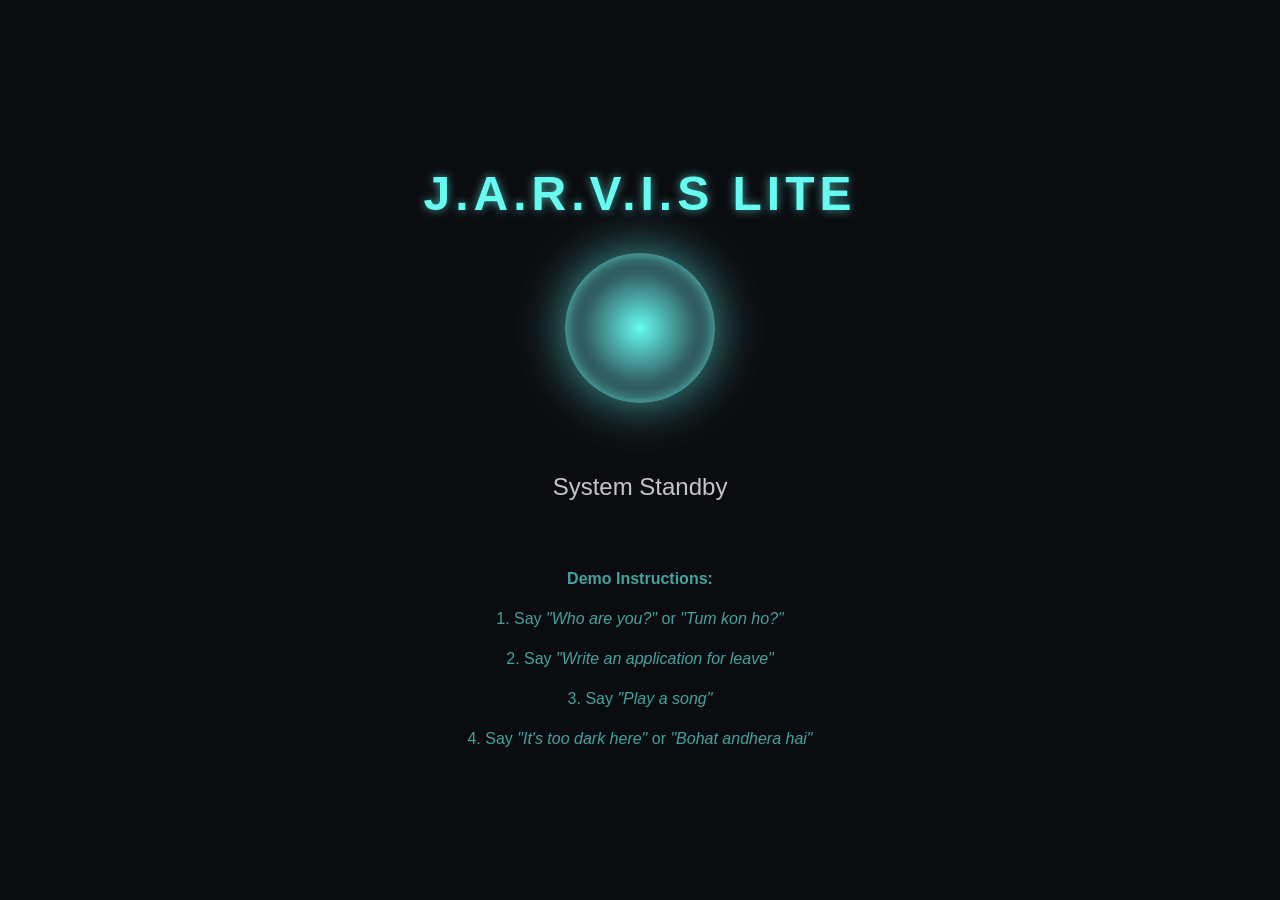
==== Frontend/index.html @ ceafca5b "Initial commit for JARVIS Lite University Project" ====
<!DOCTYPE html>
<html lang="en">
<head>
    <meta charset="UTF-8">
    <meta name="viewport" content="width=device-width, initial-scale=1.0">
    <title>JARVIS Lite - University Project</title>
    <style>
        body {
            background-color: #0b0c10;
            color: #66fcf1;
            font-family: 'Segoe UI', Tahoma, Geneva, Verdana, sans-serif;
            display: flex;
            flex-direction: column;
            align-items: center;
            justify-content: center;
            height: 100vh;
            margin: 0;
            overflow: hidden;
        }
        h1 {
            font-size: 3rem;
            letter-spacing: 5px;
            text-transform: uppercase;
            text-shadow: 0 0 10px #45a29e;
        }
        .orb {
            width: 150px;
            height: 150px;
            border-radius: 50%;
            background: radial-gradient(circle, #66fcf1 0%, #1f2833 70%, #0b0c10 100%);
            box-shadow: 0 0 50px #45a29e, inset 0 0 20px #66fcf1;
            animation: pulse 2s infinite alternate;
            margin-bottom: 50px;
            cursor: pointer;
        }
        @keyframes pulse {
            0% { transform: scale(0.95); box-shadow: 0 0 40px #45a29e; }
            100% { transform: scale(1.05); box-shadow: 0 0 80px #66fcf1; }
        }
        #status {
            font-size: 1.5rem;
            color: #c5c6c7;
            margin-top: 20px;
        }
        .instructions {
            margin-top: 50px;
            color: #45a29e;
            text-align: center;
            max-width: 600px;
            line-height: 1.5;
        }
    </style>
</head>
<body>

    <h1>J.A.R.V.I.S LITE</h1>
    <div class="orb" id="mic-btn"></div>
    <div id="status">System Standby</div>

    <div class="instructions">
        <p><strong>Demo Instructions:</strong></p>
        <p>1. Say <em>"Who are you?"</em> or <em>"Tum kon ho?"</em></p>
        <p>2. Say <em>"Write an application for leave"</em></p>
        <p>3. Say <em>"Play a song"</em></p>
        <p>4. Say <em>"It's too dark here"</em> or <em>"Bohat andhera hai"</em></p>
    </div>

    <script>
        // Simple UI interaction (Backend logic is in core.py via terminal for the demo)
        const statusEl = document.getElementById('status');
        const orb = document.getElementById('mic-btn');
        
        orb.addEventListener('click', () => {
            statusEl.innerText = "Listening to voice (Check Terminal)...";
        });
    </script>
</body>
</html>
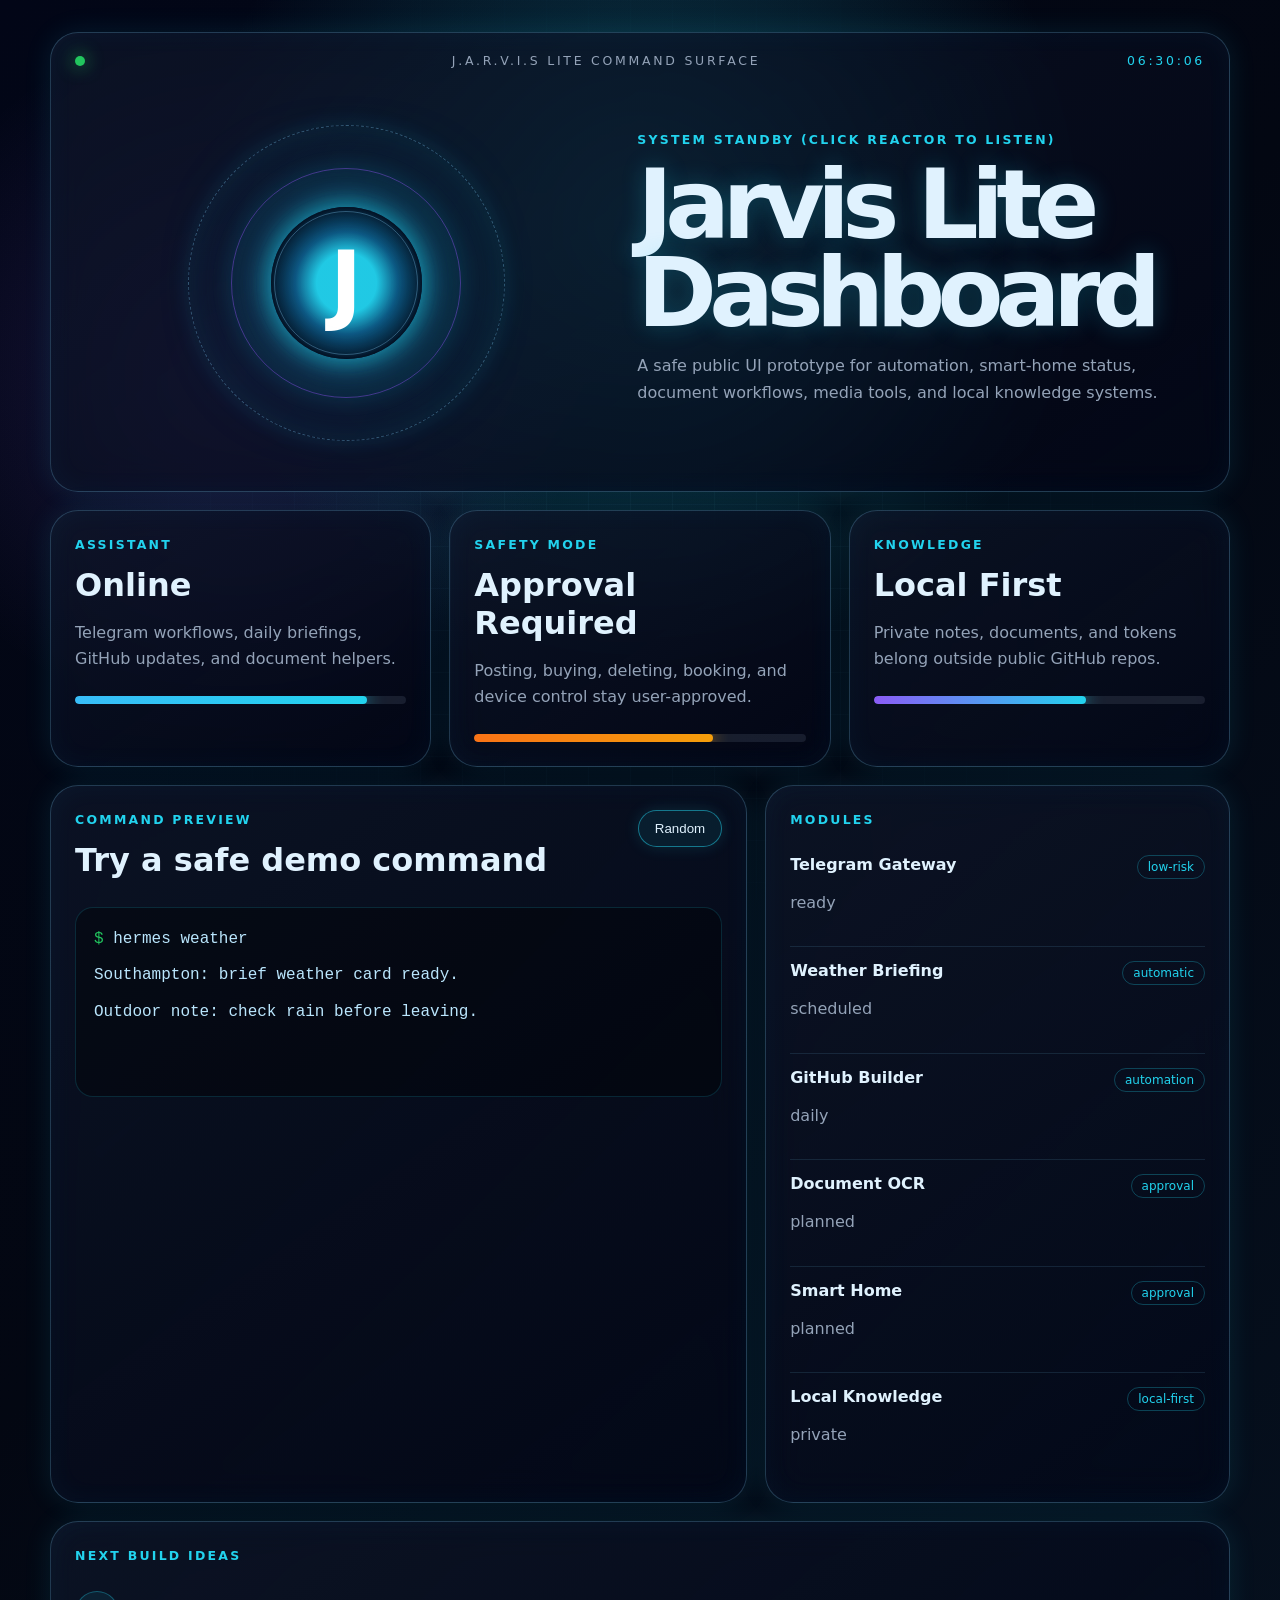
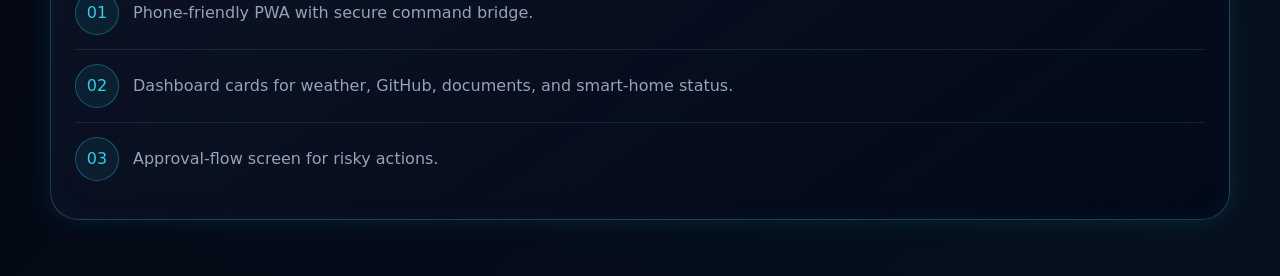
==== commit 27909c56: "Upgraded to a sick Iron Man style HUD" ====
--- a/Frontend/index.html
+++ b/Frontend/index.html
@@ -1,78 +1,103 @@
-<!DOCTYPE html>
+<!doctype html>
 <html lang="en">
 <head>
-    <meta charset="UTF-8">
-    <meta name="viewport" content="width=device-width, initial-scale=1.0">
-    <title>JARVIS Lite - University Project</title>
-    <style>
-        body {
-            background-color: #0b0c10;
-            color: #66fcf1;
-            font-family: 'Segoe UI', Tahoma, Geneva, Verdana, sans-serif;
-            display: flex;
-            flex-direction: column;
-            align-items: center;
-            justify-content: center;
-            height: 100vh;
-            margin: 0;
-            overflow: hidden;
-        }
-        h1 {
-            font-size: 3rem;
-            letter-spacing: 5px;
-            text-transform: uppercase;
-            text-shadow: 0 0 10px #45a29e;
-        }
-        .orb {
-            width: 150px;
-            height: 150px;
-            border-radius: 50%;
-            background: radial-gradient(circle, #66fcf1 0%, #1f2833 70%, #0b0c10 100%);
-            box-shadow: 0 0 50px #45a29e, inset 0 0 20px #66fcf1;
-            animation: pulse 2s infinite alternate;
-            margin-bottom: 50px;
-            cursor: pointer;
-        }
-        @keyframes pulse {
-            0% { transform: scale(0.95); box-shadow: 0 0 40px #45a29e; }
-            100% { transform: scale(1.05); box-shadow: 0 0 80px #66fcf1; }
-        }
-        #status {
-            font-size: 1.5rem;
-            color: #c5c6c7;
-            margin-top: 20px;
-        }
-        .instructions {
-            margin-top: 50px;
-            color: #45a29e;
-            text-align: center;
-            max-width: 600px;
-            line-height: 1.5;
-        }
-    </style>
+  <meta charset="utf-8" />
+  <meta name="viewport" content="width=device-width, initial-scale=1" />
+  <meta name="theme-color" content="#020617" />
+  <title>Jarvis / Hermes Dashboard UI</title>
+  <link rel="stylesheet" href="./style.css?v=1" />
 </head>
 <body>
+  <main class="shell">
+    <section class="hero panel glow">
+      <div class="topline">
+        <span class="status-dot"></span>
+        <span>J.A.R.V.I.S LITE COMMAND SURFACE</span>
+        <span class="clock" id="clock">--:--:--</span>
+      </div>
 
-    <h1>J.A.R.V.I.S LITE</h1>
-    <div class="orb" id="mic-btn"></div>
-    <div id="status">System Standby</div>
+      <div class="core-wrap" id="mic-btn" aria-label="Decorative Jarvis reactor visual" style="cursor: pointer;">
+        <div class="orbit orbit-one"></div>
+        <div class="orbit orbit-two"></div>
+        <div class="orbit orbit-three"></div>
+        <div class="reactor">
+          <span>J</span>
+        </div>
+      </div>
 
-    <div class="instructions">
-        <p><strong>Demo Instructions:</strong></p>
-        <p>1. Say <em>"Who are you?"</em> or <em>"Tum kon ho?"</em></p>
-        <p>2. Say <em>"Write an application for leave"</em></p>
-        <p>3. Say <em>"Play a song"</em></p>
-        <p>4. Say <em>"It's too dark here"</em> or <em>"Bohat andhera hai"</em></p>
-    </div>
+      <div class="hero-copy">
+        <p class="eyebrow" id="status">System Standby (Click Reactor to Listen)</p>
+        <h1>Jarvis Lite Dashboard</h1>
+        <p>
+          A safe public UI prototype for automation, smart-home status,
+          document workflows, media tools, and local knowledge systems.
+        </p>
+      </div>
+    </section>
 
-    <script>
-        // Simple UI interaction (Backend logic is in core.py via terminal for the demo)
-        const statusEl = document.getElementById('status');
-        const orb = document.getElementById('mic-btn');
-        
-        orb.addEventListener('click', () => {
-            statusEl.innerText = "Listening to voice (Check Terminal)...";
-        });
-    </script>
+    <section class="grid">
+      <article class="panel card">
+        <p class="label">Assistant</p>
+        <h2>Online</h2>
+        <p>Telegram workflows, daily briefings, GitHub updates, and document helpers.</p>
+        <div class="meter"><span style="width: 88%"></span></div>
+      </article>
+
+      <article class="panel card">
+        <p class="label">Safety Mode</p>
+        <h2>Approval Required</h2>
+        <p>Posting, buying, deleting, booking, and device control stay user-approved.</p>
+        <div class="meter amber"><span style="width: 72%"></span></div>
+      </article>
+
+      <article class="panel card">
+        <p class="label">Knowledge</p>
+        <h2>Local First</h2>
+        <p>Private notes, documents, and tokens belong outside public GitHub repos.</p>
+        <div class="meter violet"><span style="width: 64%"></span></div>
+      </article>
+    </section>
+
+    <section class="split">
+      <article class="panel command-panel">
+        <div class="section-head">
+          <div>
+            <p class="label">Command Preview</p>
+            <h2>Try a safe demo command</h2>
+          </div>
+          <button id="randomCommand">Random</button>
+        </div>
+        <div class="terminal" id="terminalOutput">
+          <p><span>$</span> hermes status</p>
+          <p>Gateway: ready</p>
+          <p>Daily automations: scheduled</p>
+          <p>Dashboard: public-safe demo mode</p>
+        </div>
+      </article>
+
+      <article class="panel modules">
+        <p class="label">Modules</p>
+        <div id="moduleList"></div>
+      </article>
+    </section>
+
+    <section class="panel roadmap">
+      <p class="label">Next Build Ideas</p>
+      <div class="roadmap-row">
+        <span>01</span>
+        <p>Phone-friendly PWA with secure command bridge.</p>
+      </div>
+      <div class="roadmap-row">
+        <span>02</span>
+        <p>Dashboard cards for weather, GitHub, documents, and smart-home status.</p>
+      </div>
+      <div class="roadmap-row">
+        <span>03</span>
+        <p>Approval-flow screen for risky actions.</p>
+      </div>
+    </section>
+  </main>
+
+  <script src="./app.js?v=1"></script>
 </body>
 </html>
--- a/Frontend/style.css
+++ b/Frontend/style.css
@@ -0,0 +1,261 @@
+:root {
+  color-scheme: dark;
+  --bg: #020617;
+  --panel: rgba(15, 23, 42, 0.72);
+  --panel-strong: rgba(8, 13, 26, 0.92);
+  --line: rgba(125, 211, 252, 0.24);
+  --text: #e0f2fe;
+  --muted: #94a3b8;
+  --cyan: #22d3ee;
+  --blue: #38bdf8;
+  --violet: #8b5cf6;
+  --amber: #f59e0b;
+  --green: #22c55e;
+}
+
+* { box-sizing: border-box; }
+
+body {
+  margin: 0;
+  min-height: 100vh;
+  font-family: Inter, ui-sans-serif, system-ui, -apple-system, BlinkMacSystemFont, "Segoe UI", sans-serif;
+  background:
+    radial-gradient(circle at 50% 12%, rgba(34, 211, 238, 0.28), transparent 28rem),
+    radial-gradient(circle at 18% 20%, rgba(139, 92, 246, 0.18), transparent 22rem),
+    linear-gradient(135deg, #020617 0%, #030712 45%, #06111f 100%);
+  color: var(--text);
+  overflow-x: hidden;
+}
+
+body::before {
+  content: "";
+  position: fixed;
+  inset: 0;
+  pointer-events: none;
+  background-image:
+    linear-gradient(rgba(125, 211, 252, 0.045) 1px, transparent 1px),
+    linear-gradient(90deg, rgba(125, 211, 252, 0.045) 1px, transparent 1px);
+  background-size: 42px 42px;
+  mask-image: radial-gradient(circle at center, black, transparent 78%);
+}
+
+.shell {
+  width: min(1180px, calc(100% - 32px));
+  margin: 0 auto;
+  padding: 32px 0 56px;
+}
+
+.panel {
+  position: relative;
+  border: 1px solid var(--line);
+  background: linear-gradient(145deg, var(--panel), rgba(2, 6, 23, 0.62));
+  box-shadow: 0 0 28px rgba(34, 211, 238, 0.11), inset 0 0 28px rgba(56, 189, 248, 0.045);
+  backdrop-filter: blur(18px);
+  border-radius: 28px;
+  overflow: hidden;
+}
+
+.panel::after {
+  content: "";
+  position: absolute;
+  inset: 0;
+  border-radius: inherit;
+  pointer-events: none;
+  background: linear-gradient(120deg, transparent, rgba(125, 211, 252, 0.11), transparent);
+  transform: translateX(-100%);
+  animation: scan 6s linear infinite;
+}
+
+.hero {
+  display: grid;
+  grid-template-columns: minmax(280px, 1fr) 1.1fr;
+  align-items: center;
+  min-height: 430px;
+  padding: 28px;
+}
+
+.topline {
+  position: absolute;
+  top: 20px;
+  left: 24px;
+  right: 24px;
+  display: flex;
+  justify-content: space-between;
+  align-items: center;
+  gap: 12px;
+  color: var(--muted);
+  font-size: 0.78rem;
+  letter-spacing: 0.22em;
+  text-transform: uppercase;
+}
+
+.status-dot {
+  width: 10px;
+  height: 10px;
+  border-radius: 999px;
+  background: var(--green);
+  box-shadow: 0 0 18px var(--green);
+}
+
+.clock { color: var(--cyan); }
+
+.core-wrap {
+  position: relative;
+  width: min(360px, 72vw);
+  aspect-ratio: 1;
+  margin: 42px auto 0;
+  display: grid;
+  place-items: center;
+}
+
+.reactor {
+  width: 42%;
+  aspect-ratio: 1;
+  border-radius: 50%;
+  display: grid;
+  place-items: center;
+  color: white;
+  font-size: clamp(3rem, 9vw, 5.4rem);
+  font-weight: 800;
+  background:
+    radial-gradient(circle, rgba(255,255,255,0.98) 0 4%, rgba(34, 211, 238, 0.95) 5% 28%, rgba(14, 165, 233, 0.45) 48%, rgba(2, 6, 23, 0.92) 72%);
+  box-shadow: 0 0 36px rgba(34, 211, 238, 0.88), 0 0 110px rgba(14, 165, 233, 0.42);
+}
+
+.orbit {
+  position: absolute;
+  border-radius: 50%;
+  border: 1px solid rgba(125, 211, 252, 0.36);
+  box-shadow: inset 0 0 28px rgba(34, 211, 238, 0.1), 0 0 22px rgba(34, 211, 238, 0.11);
+}
+.orbit-one { inset: 6%; animation: spin 16s linear infinite; border-style: dashed; }
+.orbit-two { inset: 18%; animation: spin 11s linear infinite reverse; border-color: rgba(139, 92, 246, 0.45); }
+.orbit-three { inset: 30%; animation: pulse 3s ease-in-out infinite; }
+
+.hero-copy {
+  padding: 48px 24px 20px;
+}
+
+.eyebrow, .label {
+  margin: 0 0 10px;
+  color: var(--cyan);
+  text-transform: uppercase;
+  letter-spacing: 0.18em;
+  font-size: 0.78rem;
+  font-weight: 700;
+}
+
+h1 {
+  margin: 0;
+  font-size: clamp(2.6rem, 8vw, 6rem);
+  line-height: 0.92;
+  letter-spacing: -0.08em;
+  text-shadow: 0 0 24px rgba(34, 211, 238, 0.24);
+}
+
+h2 {
+  margin: 0 0 10px;
+  font-size: clamp(1.4rem, 3vw, 2rem);
+}
+
+p { color: var(--muted); line-height: 1.65; }
+
+.grid {
+  display: grid;
+  grid-template-columns: repeat(3, 1fr);
+  gap: 18px;
+  margin: 18px 0;
+}
+
+.card { padding: 24px; min-height: 210px; }
+
+.meter {
+  height: 8px;
+  border-radius: 999px;
+  background: rgba(148, 163, 184, 0.14);
+  overflow: hidden;
+  margin-top: 24px;
+}
+.meter span {
+  display: block;
+  height: 100%;
+  border-radius: inherit;
+  background: linear-gradient(90deg, var(--blue), var(--cyan));
+  box-shadow: 0 0 18px var(--cyan);
+}
+.meter.amber span { background: linear-gradient(90deg, #f97316, var(--amber)); box-shadow: 0 0 18px var(--amber); }
+.meter.violet span { background: linear-gradient(90deg, var(--violet), #22d3ee); }
+
+.split {
+  display: grid;
+  grid-template-columns: 1.2fr 0.8fr;
+  gap: 18px;
+}
+
+.command-panel, .modules, .roadmap { padding: 24px; }
+.section-head { display: flex; justify-content: space-between; gap: 16px; align-items: flex-start; }
+button {
+  border: 1px solid rgba(34, 211, 238, 0.5);
+  background: rgba(34, 211, 238, 0.08);
+  color: var(--text);
+  border-radius: 999px;
+  padding: 10px 16px;
+  cursor: pointer;
+  box-shadow: 0 0 16px rgba(34, 211, 238, 0.14);
+}
+button:hover { background: rgba(34, 211, 238, 0.18); }
+
+.terminal {
+  margin-top: 18px;
+  padding: 18px;
+  border-radius: 18px;
+  background: rgba(0, 0, 0, 0.34);
+  border: 1px solid rgba(34, 211, 238, 0.16);
+  min-height: 190px;
+  font-family: ui-monospace, SFMono-Regular, Menlo, Monaco, Consolas, monospace;
+}
+.terminal p { margin: 0 0 10px; color: #bae6fd; }
+.terminal span { color: var(--green); }
+
+.module-item, .roadmap-row {
+  display: flex;
+  justify-content: space-between;
+  gap: 14px;
+  padding: 14px 0;
+  border-bottom: 1px solid rgba(125, 211, 252, 0.12);
+}
+.module-item:last-child, .roadmap-row:last-child { border-bottom: 0; }
+.module-item strong { color: var(--text); }
+.badge {
+  height: max-content;
+  border: 1px solid rgba(34, 211, 238, 0.28);
+  border-radius: 999px;
+  color: var(--cyan);
+  padding: 4px 10px;
+  font-size: 0.75rem;
+}
+.roadmap { margin-top: 18px; }
+.roadmap-row { justify-content: flex-start; align-items: center; }
+.roadmap-row span {
+  width: 44px;
+  height: 44px;
+  border-radius: 50%;
+  display: grid;
+  place-items: center;
+  color: var(--cyan);
+  border: 1px solid rgba(34, 211, 238, 0.32);
+  background: rgba(34, 211, 238, 0.08);
+}
+.roadmap-row p { margin: 0; }
+
+@keyframes spin { to { transform: rotate(360deg); } }
+@keyframes pulse { 50% { transform: scale(1.04); opacity: 0.62; } }
+@keyframes scan { 55%, 100% { transform: translateX(100%); } }
+
+@media (max-width: 840px) {
+  .shell { width: min(100% - 20px, 1180px); padding-top: 12px; }
+  .hero, .grid, .split { grid-template-columns: 1fr; }
+  .hero { min-height: auto; padding-top: 58px; }
+  .hero-copy { padding: 12px 8px 10px; text-align: center; }
+  .topline { font-size: 0.62rem; letter-spacing: 0.12em; }
+}
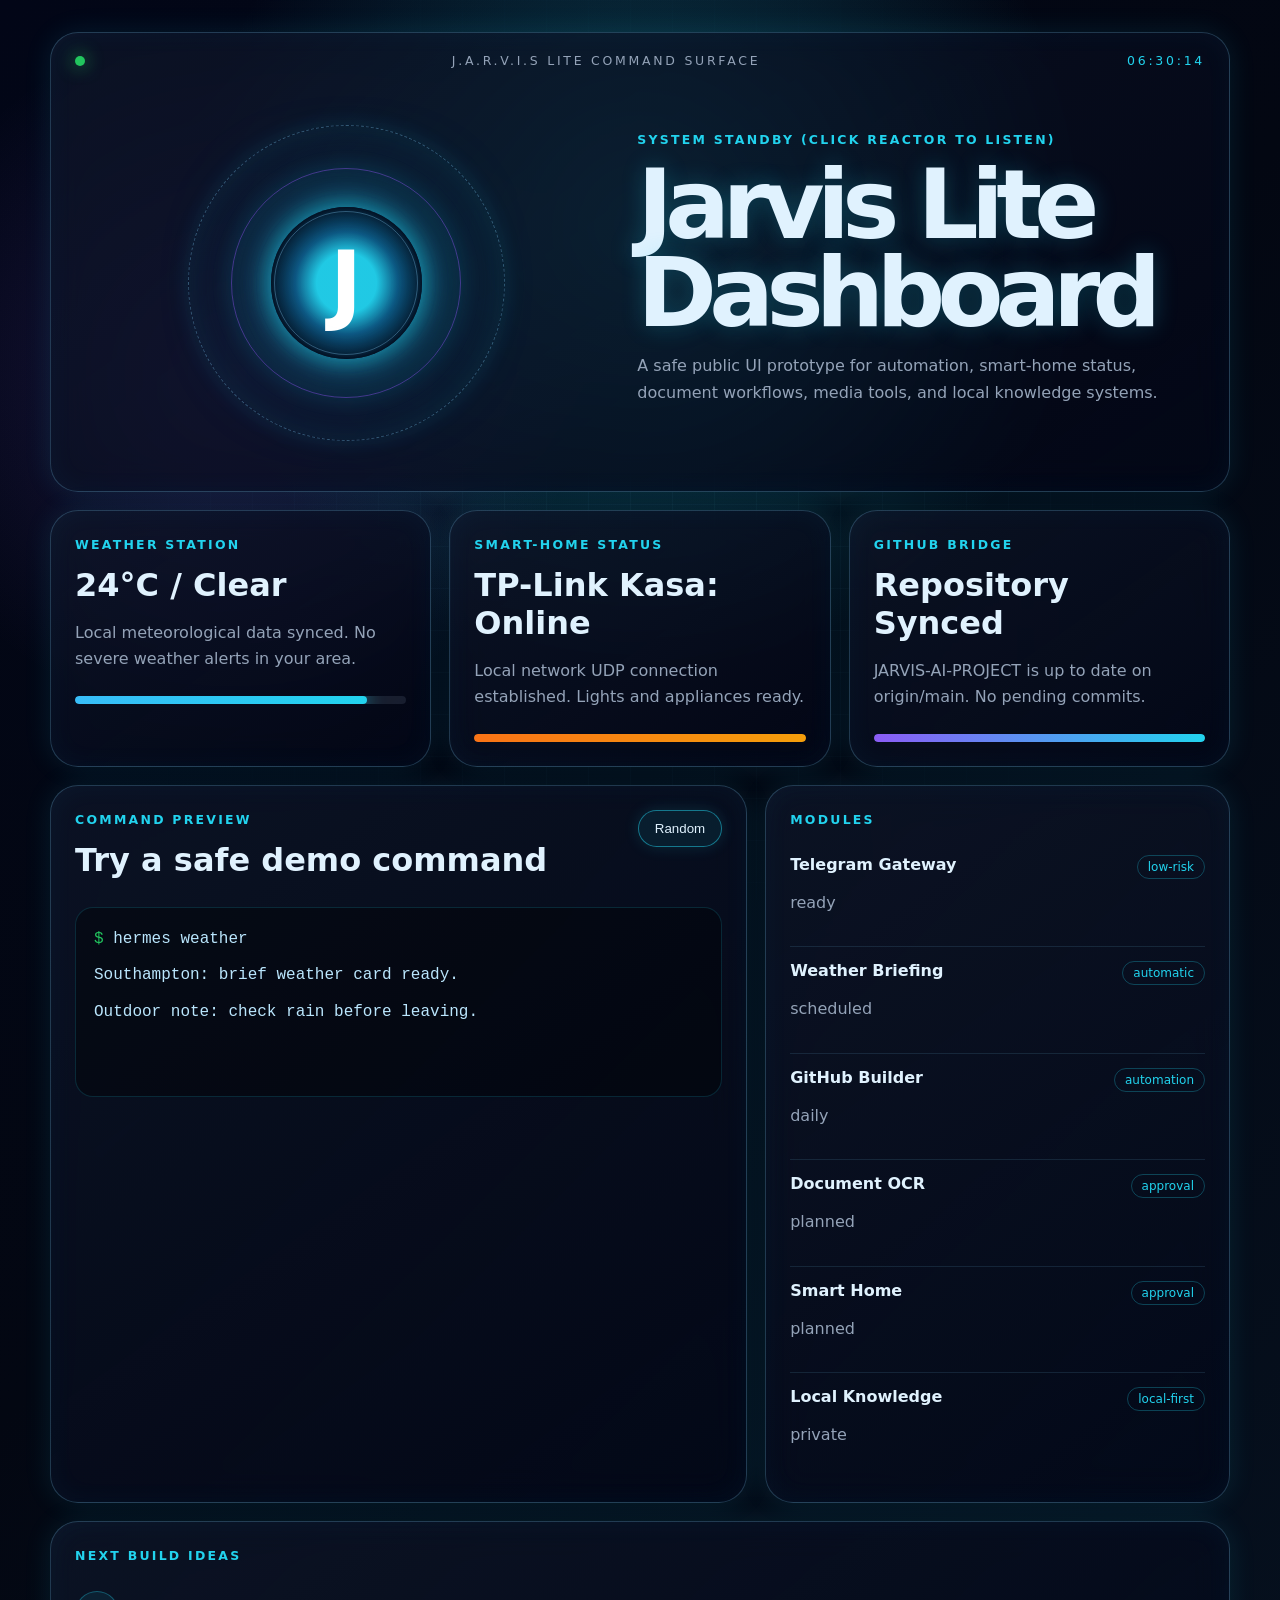
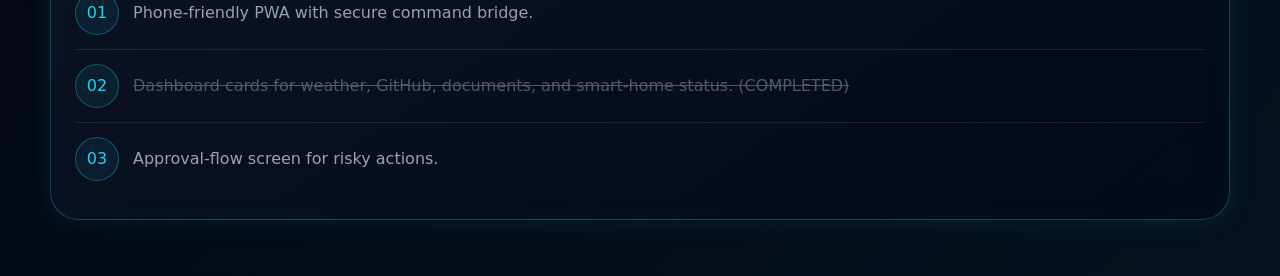
==== commit d58870b0: "Implemented dashboard cards for Weather, Smart-Home, and GitHub as requested" ====
--- a/Frontend/index.html
+++ b/Frontend/index.html
@@ -37,24 +37,24 @@
 
     <section class="grid">
       <article class="panel card">
-        <p class="label">Assistant</p>
-        <h2>Online</h2>
-        <p>Telegram workflows, daily briefings, GitHub updates, and document helpers.</p>
+        <p class="label">Weather Station</p>
+        <h2>24°C / Clear</h2>
+        <p>Local meteorological data synced. No severe weather alerts in your area.</p>
         <div class="meter"><span style="width: 88%"></span></div>
       </article>
 
       <article class="panel card">
-        <p class="label">Safety Mode</p>
-        <h2>Approval Required</h2>
-        <p>Posting, buying, deleting, booking, and device control stay user-approved.</p>
-        <div class="meter amber"><span style="width: 72%"></span></div>
+        <p class="label">Smart-Home Status</p>
+        <h2>TP-Link Kasa: Online</h2>
+        <p>Local network UDP connection established. Lights and appliances ready.</p>
+        <div class="meter amber"><span style="width: 100%"></span></div>
       </article>
 
       <article class="panel card">
-        <p class="label">Knowledge</p>
-        <h2>Local First</h2>
-        <p>Private notes, documents, and tokens belong outside public GitHub repos.</p>
-        <div class="meter violet"><span style="width: 64%"></span></div>
+        <p class="label">GitHub Bridge</p>
+        <h2>Repository Synced</h2>
+        <p>JARVIS-AI-PROJECT is up to date on origin/main. No pending commits.</p>
+        <div class="meter violet"><span style="width: 100%"></span></div>
       </article>
     </section>
 
@@ -89,7 +89,7 @@
       </div>
       <div class="roadmap-row">
         <span>02</span>
-        <p>Dashboard cards for weather, GitHub, documents, and smart-home status.</p>
+        <p style="text-decoration: line-through; opacity: 0.5;">Dashboard cards for weather, GitHub, documents, and smart-home status. (COMPLETED)</p>
       </div>
       <div class="roadmap-row">
         <span>03</span>
